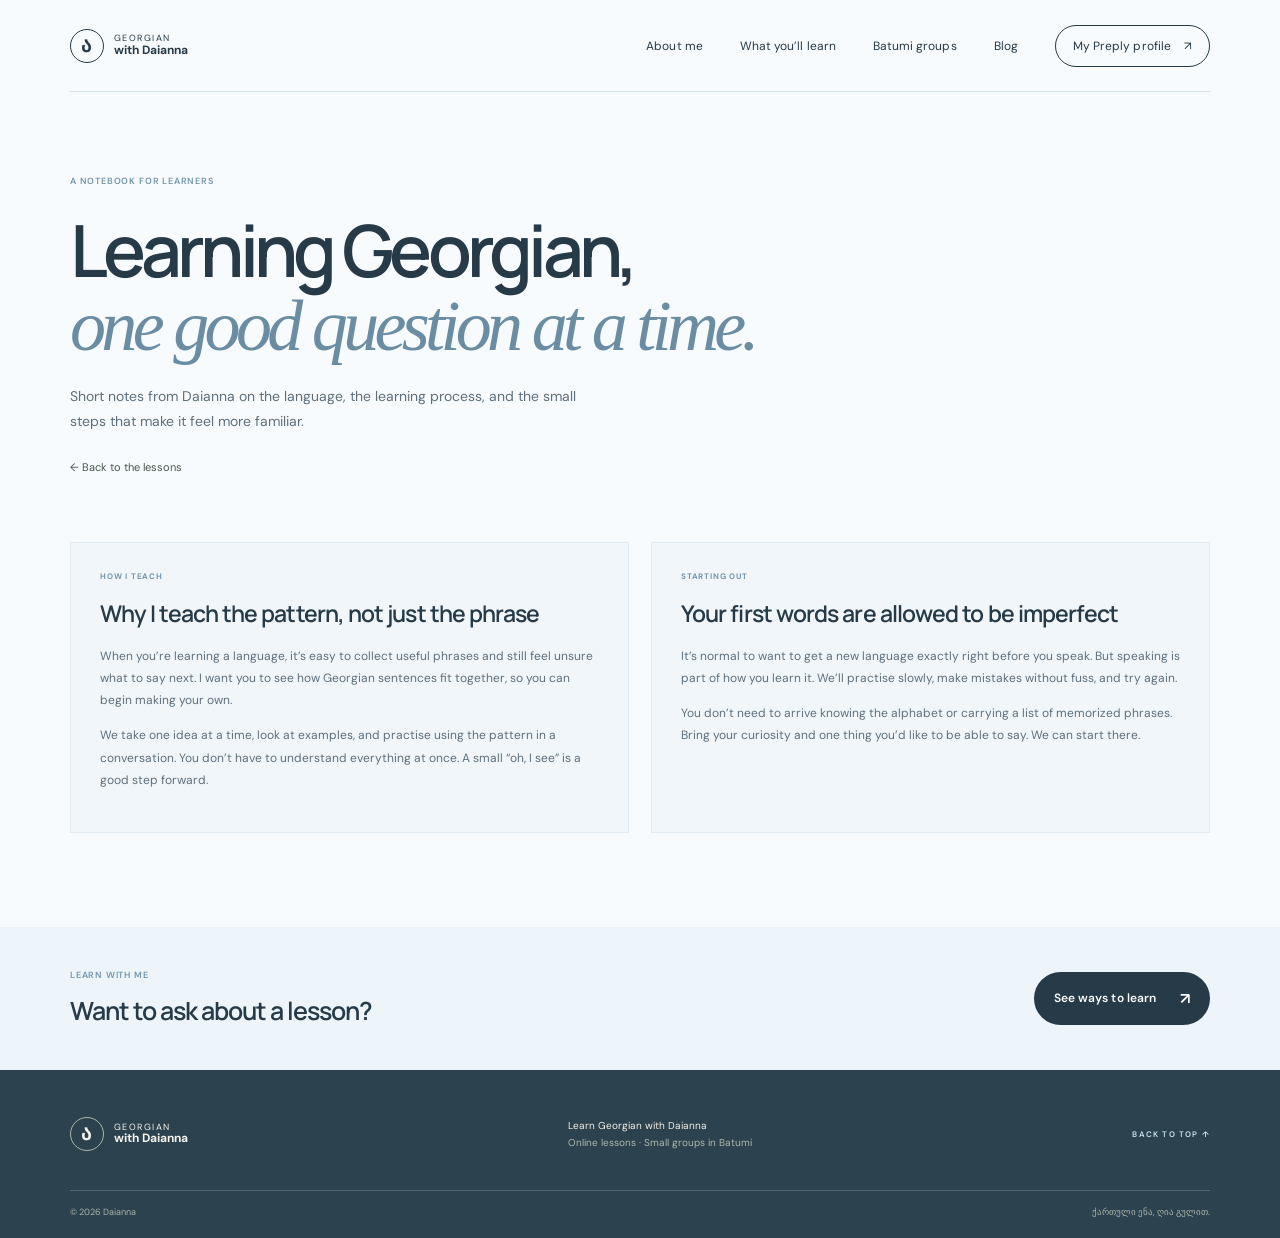
==== blog.html @ 0a027b25 "Add Learn Georgian with Daianna website Add the landing page, blog, Preply links, course and group d" ====
<!doctype html>
<html lang="en">
<head>
  <meta charset="utf-8">
  <meta name="viewport" content="width=device-width, initial-scale=1">
  <meta name="theme-color" content="#f8fbfd">
  <title>Georgian Learning Notes | Learn Georgian with Daianna</title>
  <meta name="description" content="Notes from Daianna on learning Georgian, getting to grips with grammar, and finding your voice in a new language.">
  <meta name="robots" content="index, follow, max-image-preview:large">
  <link rel="canonical" href="https://daiannagh.github.io/learngeorgian/blog.html">
  <meta property="og:type" content="website">
  <meta property="og:title" content="Georgian Learning Notes | Learn Georgian with Daianna">
  <meta property="og:description" content="Personal notes and practical ideas for learning Georgian with Daianna.">
  <meta property="og:url" content="https://daiannagh.github.io/learngeorgian/blog.html">
  <link rel="preconnect" href="https://fonts.googleapis.com">
  <link rel="preconnect" href="https://fonts.gstatic.com" crossorigin>
  <link href="https://fonts.googleapis.com/css2?family=DM+Sans:wght@400;500;600;700&family=Manrope:wght@400;500;600;700;800&display=swap" rel="stylesheet">
  <link rel="stylesheet" href="styles.css">
</head>
<body id="top">
  <header class="topbar wrap">
    <a class="brand" href="index.html" aria-label="Learn Georgian with Daianna home"><span class="brand-mark">ა</span><span>GEORGIAN<br><b>with Daianna</b></span></a>
    <nav aria-label="Main navigation"><a href="index.html#about">About me</a><a href="index.html#course">What you’ll learn</a><a href="index.html#groups">Batumi groups</a><a href="blog.html" aria-current="page">Blog</a><a class="nav-cta" href="https://preply.com/en/tutor/3005784" target="_blank" rel="noopener">My Preply profile <span>↗</span></a></nav>
    <details class="mobile-nav"><summary>Menu <span>☰</span></summary><div><a href="index.html#about">About me</a><a href="index.html#course">What you’ll learn</a><a href="index.html#groups">Batumi groups</a><a href="blog.html">Blog</a><a href="https://preply.com/en/tutor/3005784" target="_blank" rel="noopener">My Preply profile ↗</a></div></details>
  </header>
  <main>
    <section class="blog-page-hero wrap"><div class="section-tag">A NOTEBOOK FOR LEARNERS</div><h1>Learning Georgian,<br><em>one good question at a time.</em></h1><p>Short notes from Daianna on the language, the learning process, and the small steps that make it feel more familiar.</p><a class="text-link" href="index.html">← Back to the lessons</a></section>
    <section class="blog-articles wrap" aria-label="Blog posts">
      <article class="blog-article" id="patterns"><div class="blog-article-meta">HOW I TEACH</div><h2>Why I teach the pattern, not just the phrase</h2><p>When you’re learning a language, it’s easy to collect useful phrases and still feel unsure what to say next. I want you to see how Georgian sentences fit together, so you can begin making your own.</p><p>We take one idea at a time, look at examples, and practise using the pattern in a conversation. You don’t have to understand everything at once. A small “oh, I see” is a good step forward.</p></article>
      <article class="blog-article" id="first-words"><div class="blog-article-meta">STARTING OUT</div><h2>Your first words are allowed to be imperfect</h2><p>It’s normal to want to get a new language exactly right before you speak. But speaking is part of how you learn it. We’ll practise slowly, make mistakes without fuss, and try again.</p><p>You don’t need to arrive knowing the alphabet or carrying a list of memorized phrases. Bring your curiosity and one thing you’d like to be able to say. We can start there.</p></article>
    </section>
    <section class="blog-invite"><div class="wrap blog-invite-inner"><div><span class="section-tag">LEARN WITH ME</span><h2>Want to ask about a lesson?</h2></div><a class="button button-dark" href="index.html#formats">See ways to learn <span>↗</span></a></div></section>
  </main>
  <footer class="footer"><div class="wrap footer-inner"><a class="brand" href="index.html"><span class="brand-mark">ა</span><span>GEORGIAN<br><b>with Daianna</b></span></a><p>Learn Georgian with Daianna<br><span>Online lessons · Small groups in Batumi</span></p><a href="#top" class="backtop">BACK TO TOP ↑</a></div><div class="wrap copyright"><span>© 2026 Daianna</span><span>ქართული ენა, ღია გულით.</span></div></footer>
</body>
</html>
---- styles.css ----
:root{--ink:#202b27;--paper:#f7f4ee;--green:#b4c8ae;--lime:#d9eb79;--orange:#ed875b;--muted:#68736b;--line:#d9d9d0}*{box-sizing:border-box}html{scroll-behavior:smooth}body{margin:0;background:var(--paper);color:var(--ink);font-family:'DM Sans',sans-serif}a{color:inherit;text-decoration:none}.wrap{width:min(1140px,calc(100% - 64px));margin:auto}.topbar{height:92px;display:flex;align-items:center;justify-content:space-between;border-bottom:1px solid var(--line)}.brand{display:inline-flex;align-items:center;gap:10px;font-size:9px;line-height:1.15;letter-spacing:.16em}.brand b{font-size:12px;letter-spacing:0}.brand-mark{display:grid;place-items:center;width:34px;height:34px;border:1px solid var(--ink);border-radius:50%;font-size:20px;font-weight:700}.topbar nav{display:flex;align-items:center;gap:37px;font-size:12px}.topbar nav a{transition:opacity .2s}.topbar nav a:hover,.text-link:hover{opacity:.6}.nav-cta{border:1px solid var(--ink);border-radius:99px;padding:12px 17px}.nav-cta span{margin-left:10px}.hero{padding-top:77px;display:grid;grid-template-columns:1fr 1fr;column-gap:55px;position:relative;padding-bottom:43px}.hero-copy{padding:38px 0 25px}.eyebrow,.section-tag,.hero-bottom,.card-top,.principles article>span,.art-foot,.backtop{font-size:9px;letter-spacing:.15em;font-weight:700}.dot{display:inline-block;width:7px;height:7px;border-radius:50%;background:#7c9c75;margin-right:8px}.hero h1,.intro h2,.format-heading h2,.hello h2{font-family:Manrope,sans-serif;font-size:clamp(48px,6.3vw,78px);line-height:.99;letter-spacing:-.065em;margin:24px 0 22px;font-weight:600}.hero h1 em,.intro h2 em,.format-heading h2 em,.hello h2 em{font-family:Georgia,serif;font-weight:400;color:#799073}.lede{max-width:430px;color:#5a665e;font-size:16px;line-height:1.75}.actions{display:flex;align-items:center;gap:24px;margin-top:32px}.button{display:inline-flex;align-items:center;gap:24px;padding:16px 20px;border-radius:99px;font-size:12px;font-weight:600}.button-dark{background:var(--ink);color:white}.button-dark:hover{background:#42574c}.button span{font-size:16px}.text-link{font-size:11px;color:#47564c}.text-link span{padding-left:5px}.hero-note{display:flex;align-items:center;gap:12px;margin-top:45px;color:#59645b;font-size:10px;line-height:1.6}.hero-note b{color:var(--ink);font-size:11px}.note-icon{width:29px;height:29px;display:grid;place-items:center;background:#e4e8d7;border-radius:50%;font-size:15px}.hero-art{height:475px;position:relative;overflow:hidden;border-radius:3px;background:#dce8d5}.sun{position:absolute;width:175px;height:175px;top:51px;right:62px;border-radius:50%;background:#eea77c}.art-caption{position:absolute;z-index:2;top:63px;left:45px;font-family:Georgia,serif;font-size:49px;color:#33453b;line-height:1.05;transform:rotate(-7deg)}.art-caption small{font:10px 'DM Sans',sans-serif;letter-spacing:.08em}.sea{position:absolute;left:-8%;right:-8%;height:190px;bottom:32px;border-radius:50% 50% 0 0}.sea-one{background:#749487;transform:rotate(-6deg);bottom:15px}.sea-two{height:144px;background:#4e776f;transform:rotate(8deg);bottom:-27px}.buildings{position:absolute;bottom:134px;left:24%;height:120px;display:flex;align-items:end;gap:9px}.buildings i{width:40px;background:#f0c7a4;height:89px;display:block;border-radius:9px 9px 0 0}.buildings i:nth-child(2){height:138px;width:48px;background:#f2e3c6}.buildings i:nth-child(3){height:106px;background:#e79169;width:54px}.buildings i:nth-child(4){height:76px;background:#e6d6ac}.buildings i:nth-child(5){height:116px;width:34px;background:#b4c6ae}.art-sticker{position:absolute;z-index:3;right:30px;bottom:99px;width:83px;height:83px;border-radius:50%;background:var(--lime);display:grid;align-content:center;text-align:center;font-size:10px;font-weight:700;line-height:1.3;transform:rotate(10deg)}.art-sticker b{font-size:17px}.art-foot{position:absolute;bottom:19px;left:21px;right:21px;z-index:4;color:#fff;display:flex;justify-content:space-between;font-size:8px}.hero-bottom{grid-column:1/-1;display:flex;justify-content:space-between;margin-top:35px;color:#7a8179;font-size:8px}.intro{padding-top:105px;padding-bottom:110px}.section-tag{display:flex;gap:22px;color:#82947e}.section-tag span{color:#555f56}.intro-main{display:grid;grid-template-columns:1fr .7fr;gap:70px;align-items:end;margin-top:30px}.intro h2,.format-heading h2,.hello h2{font-size:clamp(43px,5.4vw,65px);margin:0}.intro-text{max-width:400px;color:#626b64;font-size:13px;line-height:1.85}.intro-text p{margin:0 0 14px}.principles{border-top:1px solid var(--line);margin-top:65px;display:grid;grid-template-columns:repeat(3,1fr)}.principles article{padding:22px 28px 0 0}.principles article>span{color:#82947e;font-size:8px}.principles h3{font-size:16px;margin:17px 0 8px}.principles p{font-size:11px;color:#6b746d;line-height:1.7;max-width:230px;margin:0}.formats{background:#e9ede3;padding:87px 0 100px}.format-heading{display:flex;justify-content:space-between;align-items:end;margin-top:30px}.format-heading p{font-size:12px;line-height:1.7;color:#69746a;margin:0 7% 7px 0}.cards{display:grid;grid-template-columns:1fr 1fr;gap:19px;margin-top:42px}.class-card{padding:23px;background:var(--paper);min-height:435px}.batumi{background:#f4f0e7}.card-top{display:flex;justify-content:space-between;align-items:center;color:#7a847b;font-size:8px}.card-icon{font-size:18px;color:var(--ink)}.card-graphic{height:172px;position:relative;margin:17px 0 20px;overflow:hidden}.online-graphic{background:#e4ebd8;display:grid;place-items:center}.screen{position:relative;padding:19px 30px;background:#f9f8f0;box-shadow:0 8px 24px #58614c1a;font-family:Georgia,serif;font-size:28px;transform:rotate(-4deg);z-index:1}.screen span{display:block;text-align:center;font:9px 'DM Sans',sans-serif;color:#768372;letter-spacing:.08em}.spark{position:absolute;color:#ee875b;font-size:26px}.s1{left:24%;top:33px}.s2{right:20%;bottom:26px;color:#849a78}.batumi-graphic{background:#f2d5bb}.sun-small{position:absolute;width:91px;height:91px;background:#f3a879;border-radius:50%;top:21px;right:19%}.bld{position:absolute;bottom:38px;width:50px;background:#f7eee0;height:84px;border-radius:8px 8px 0 0;z-index:1}.b1{left:27%;height:122px;background:#879f84}.b2{left:43%;height:91px;background:#f8eee1}.b3{left:58%;height:111px;background:#e89369}.wave{position:absolute;bottom:-35px;height:85px;left:-5%;right:-5%;border-radius:50%;background:#72928a;transform:rotate(-5deg)}.place-label{position:absolute;z-index:2;left:15px;bottom:13px;font-size:8px;letter-spacing:.12em;color:#fff;font-weight:700}.place-label small{font-weight:400;letter-spacing:0}.class-card h3{font-family:Manrope,sans-serif;font-size:22px;letter-spacing:-.04em;margin:0 0 9px}.class-card>p{font-size:11px;line-height:1.7;color:#626b64;max-width:390px;margin:0}.card-link{display:inline-flex;gap:20px;margin-top:19px;padding-bottom:4px;border-bottom:1px solid #a5aea3;font-size:10px;font-weight:600}.card-link span{font-size:14px}.hello{padding-top:108px;padding-bottom:112px;display:grid;grid-template-columns:1.1fr .9fr;gap:80px;align-items:center}.hello h2{font-size:clamp(39px,4.4vw,55px);margin-top:29px}.hello-copy>p{max-width:390px;color:#626b64;font-size:13px;line-height:1.8;margin-top:20px}.hello-panel{position:relative;background:#e6ebdf;padding:39px 38px 34px;min-height:290px}.panel-script{font:italic 29px Georgia,serif;color:#7b9874}.hello-panel h3{font-size:20px;margin:18px 0 8px}.hello-panel p{max-width:350px;color:#606a60;font-size:11px;line-height:1.75}.hello-panel .button{margin-top:8px}.hello-panel small{display:block;color:#879087;font-size:9px;margin-top:13px}.footer{background:#26352e;color:#f5f4ed;padding:37px 0 20px}.footer-inner{display:flex;justify-content:space-between;align-items:center}.footer .brand-mark{border-color:#aab5a9}.footer-inner>p{font-size:10px;line-height:1.7;color:#f3f0e8}.footer-inner>p span{color:#aeb9af}.backtop{font-size:8px;color:#d7e783}.copyright{border-top:1px solid #ffffff2b;margin-top:29px;padding-top:15px;display:flex;justify-content:space-between;color:#aab5ab;font-size:9px}
@media(max-width:750px){.wrap{width:min(100% - 40px,540px)}.topbar{height:75px}.topbar nav{gap:14px;font-size:10px}.topbar nav>a:first-child,.topbar nav>a:nth-child(2){display:none}.hero{display:flex;flex-direction:column;padding-top:36px}.hero-copy{padding:20px 0 35px}.hero h1{font-size:58px}.lede{font-size:14px}.actions{gap:16px;flex-wrap:wrap}.hero-art{height:390px}.art-caption{font-size:42px;left:29px}.hero-bottom{margin-top:23px}.intro{padding-top:76px;padding-bottom:78px}.intro-main{grid-template-columns:1fr;gap:21px;margin-top:24px}.intro h2{font-size:52px}.principles{margin-top:37px;grid-template-columns:1fr;gap:20px}.principles article{padding:16px 0 0}.principles h3{margin:9px 0 5px}.formats{padding:68px 0 74px}.format-heading{display:block}.format-heading h2{font-size:53px}.format-heading p{margin:15px 0 0}.cards{grid-template-columns:1fr;margin-top:30px}.class-card{min-height:0}.hello{padding-top:75px;padding-bottom:78px;grid-template-columns:1fr;gap:30px}.hello h2{font-size:43px}.hello-panel{padding:29px 25px}.footer-inner{align-items:flex-start;gap:20px;flex-wrap:wrap}.footer-inner>p{order:3;width:100%;margin:5px 0 0}.copyright{font-size:8px}}
@media(max-width:390px){.hero h1{font-size:50px}.button{padding:14px 16px}.text-link{font-size:10px}.art-caption{font-size:36px}.hero-art{height:350px}.hello h2{font-size:37px}}

/* Daianna's quieter, sky-blue direction */
:root{--ink:#263a48;--paper:#f8fbfd;--green:#bdd9eb;--lime:#b7d8eb;--orange:#d98d69;--muted:#667986;--line:#d6e3eb}
body{background:var(--paper);color:var(--ink)}
.topbar{border-color:var(--line)}
.hero h1 em,.intro h2 em,.format-heading h2 em,.hello h2 em{color:#6b8da4}
.hero-art{background:#dcecf5;border-radius:2px}
.hero-art .sun,.hero-art .sea,.hero-art .buildings,.hero-art .art-sticker{display:none}
.hero-art .art-caption{top:25%;left:10%;font-family:Georgia,serif;font-size:clamp(50px,6vw,76px);line-height:1.1;color:#314d5c;transform:none}
.art-caption small{display:block;margin-top:13px;color:#577485;font-size:11px}
.art-note{position:absolute;left:11%;bottom:21%;color:#354c59;font-family:Georgia,serif;font-size:19px;line-height:1.5}
.art-note span{font-family:'DM Sans',sans-serif;font-size:12px;color:#607b8c}
.hero-art .art-foot{color:#567284;bottom:18px}
.hero-note .note-icon{background:#e3f0f7;color:#557f99}
.hero-note,.lede,.intro-text,.principles p,.format-heading p,.class-card>p,.hello-copy>p{color:#5e707d}
.section-tag{color:#7396ac;letter-spacing:.09em}
.section-tag span{color:#4e6472;letter-spacing:.08em}
.principles{border-color:var(--line)}
.principles article>span{color:#7396ac;letter-spacing:.09em}
.formats{background:#edf5fa}
.online-graphic{background:#e1eef6}
.screen{box-shadow:0 7px 20px #405c6c12}
.spark,.s1{color:#d98d69}.s2{color:#7196ad}
.batumi-graphic{background:#e7edf0}
.sun-small{background:#f0c79f}
.bld{background:#f8fbfd}.b1{background:#9fbfd1}.b2{background:#f8fbfd}.b3{background:#d98d69}
.wave{background:#829fb0}
.place-label{color:white}
.hello-panel{background:#e6f0f6}
.footer{background:#2d424f}
.backtop{color:#c8e4f4}
.copyright{border-color:#ffffff30}
.topbar nav,.button,.card-link{letter-spacing:.005em}
.section-tag,.hero-bottom,.card-top,.principles article>span,.art-foot,.backtop{font-weight:600}
.mobile-nav{display:none}
.about{padding-top:88px;padding-bottom:93px}
.about-grid{display:grid;grid-template-columns:.82fr 1fr;gap:95px;margin-top:28px;align-items:start}
.about-grid h2,.course-heading h2,.blog-heading h2{font-family:Manrope,sans-serif;font-size:clamp(45px,5.3vw,64px);line-height:1;letter-spacing:-.06em;font-weight:600;margin:0}
.about-grid h2 em,.course-heading h2 em,.blog-heading h2 em,.blog-page-hero h1 em{font-family:Georgia,serif;font-weight:400;color:#6b8da4}
.about-lede{max-width:270px;font-size:17px;line-height:1.6;color:#465e6c;margin-top:22px}
.about-copy{max-width:510px;color:#5e707d;font-size:13px;line-height:1.85;padding-top:4px}
.about-copy p{margin:0 0 17px}
.about-copy .text-link{display:inline-block;margin-top:7px;border-bottom:1px solid #adbfca;padding-bottom:6px}
.course{background:#edf5fa;padding:88px 0 94px}
.course-heading{display:flex;justify-content:space-between;align-items:end;gap:35px;margin:31px 0 42px}
.course-heading p{max-width:335px;color:#5e707d;font-size:13px;line-height:1.75;margin:0 7% 4px 0}
.course-list{border-top:1px solid #cfdee7;display:grid;grid-template-columns:1fr 1fr;column-gap:62px}
.course-list article{display:grid;grid-template-columns:38px 1fr;gap:14px;padding:24px 0;border-bottom:1px solid #cfdee7}
.course-list article>span{font-size:10px;color:#7396ac;padding-top:5px}
.course-list h3{font:600 17px Manrope,sans-serif;letter-spacing:-.025em;margin:0 0 8px}
.course-list p{font-size:11px;line-height:1.7;color:#5e707d;margin:0;max-width:340px}
.blog-preview{padding-top:95px;padding-bottom:101px}
.blog-heading{display:flex;align-items:end;justify-content:space-between;gap:30px;margin:28px 0 34px}
.blog-heading h2{font-size:clamp(38px,4.6vw,54px)}
.blog-heading .text-link{white-space:nowrap;margin:0 6% 6px 0}
.blog-cards{display:grid;grid-template-columns:1fr 1fr;gap:18px}
.blog-cards>a{display:block;padding:24px 25px;background:#f0f6fa;border:1px solid #e1ebf1;min-height:190px;transition:background .2s}
.blog-cards>a:hover{background:#e7f1f7}
.blog-cards>a>span,.blog-article-meta{font-size:8px;font-weight:700;letter-spacing:.1em;color:#7396ac}
.blog-cards h3{font:600 18px Manrope,sans-serif;letter-spacing:-.03em;margin:16px 0 8px}
.blog-cards p{font-size:11px;line-height:1.7;color:#60727f;margin:0 0 17px}
.blog-cards b{font-size:10px;font-weight:600}
.blog-page-hero{padding-top:83px;padding-bottom:66px}
.blog-page-hero h1{font:600 clamp(45px,6vw,72px)/1.02 Manrope,sans-serif;letter-spacing:-.065em;margin:26px 0 20px;max-width:790px}
.blog-page-hero p{font-size:14px;line-height:1.8;color:#5e707d;max-width:510px;margin:0 0 21px}
.blog-articles{display:grid;grid-template-columns:1fr 1fr;gap:22px;padding-bottom:94px}
.blog-article{padding:28px 29px;background:#f0f6fa;border:1px solid #e1ebf1;scroll-margin-top:30px}
.blog-article h2{font:600 23px/1.2 Manrope,sans-serif;letter-spacing:-.04em;margin:19px 0 17px}
.blog-article p{font-size:12px;line-height:1.85;color:#5e707d;margin:0 0 13px}
.blog-invite{background:#edf5fa;padding:42px 0}
.blog-invite-inner{display:flex;justify-content:space-between;align-items:center;gap:25px}
.blog-invite h2{font:600 25px Manrope,sans-serif;letter-spacing:-.04em;margin:12px 0 0}
.faq{padding-top:84px;padding-bottom:92px}
.faq-grid{display:grid;grid-template-columns:.7fr 1fr;gap:70px;margin-top:27px}
.faq-grid h2{font:600 clamp(43px,5vw,60px)/1 Manrope,sans-serif;letter-spacing:-.06em;margin:0}
.faq-grid h2 em{font:400 1em Georgia,serif;color:#6b8da4}
.faq-list details{border-top:1px solid #d6e3eb;padding:18px 0}
.faq-list details:last-child{border-bottom:1px solid #d6e3eb}
.faq-list summary{list-style:none;cursor:pointer;display:flex;justify-content:space-between;gap:15px;font:600 14px Manrope,sans-serif}
.faq-list summary::-webkit-details-marker{display:none}
.faq-list summary span{color:#7396ac;font-size:17px}
.faq-list details[open] summary span{transform:rotate(45deg)}
.faq-list p{font-size:12px;line-height:1.8;color:#5e707d;max-width:550px;margin:13px 24px 2px 0}
@media(max-width:750px){
  .topbar{position:relative}
  .topbar nav{display:none}
  .mobile-nav{display:block;position:relative}
  .mobile-nav summary{list-style:none;cursor:pointer;border:1px solid var(--line);border-radius:99px;padding:10px 13px;font-size:11px;color:#435a68}
  .mobile-nav summary::-webkit-details-marker{display:none}
  .mobile-nav summary span{padding-left:8px}
  .mobile-nav>div{position:absolute;z-index:10;right:0;top:43px;width:205px;background:#f8fbfd;border:1px solid #d6e3eb;box-shadow:0 12px 25px #263a4814;padding:8px;display:grid;gap:2px}
  .mobile-nav>div a{padding:11px 10px;font-size:12px}
  .mobile-nav>div a:hover{background:#edf5fa}
  .about{padding-top:70px;padding-bottom:73px}
  .about-grid{grid-template-columns:1fr;gap:17px;margin-top:22px}
  .about-grid h2{font-size:54px}
  .about-lede{margin-top:13px}
  .course{padding:68px 0 72px}
  .course-heading{display:block;margin:23px 0 29px}
  .course-heading h2{font-size:51px}
  .course-heading p{margin:15px 0 0}
  .course-list{grid-template-columns:1fr}
  .blog-preview{padding-top:70px;padding-bottom:73px}
  .blog-heading{display:block;margin:22px 0 25px}
  .blog-heading h2{font-size:43px}
  .blog-heading .text-link{display:inline-block;margin:17px 0 0}
  .blog-cards,.blog-articles{grid-template-columns:1fr}
  .blog-articles{padding-bottom:70px}
  .faq{padding-top:64px;padding-bottom:70px}
  .faq-grid{grid-template-columns:1fr;gap:18px;margin-top:22px}
  .faq-grid h2{font-size:45px}
  .blog-page-hero{padding-top:63px;padding-bottom:45px}
  .blog-page-hero h1{font-size:48px}
  .blog-invite-inner{align-items:flex-start;flex-direction:column}
}
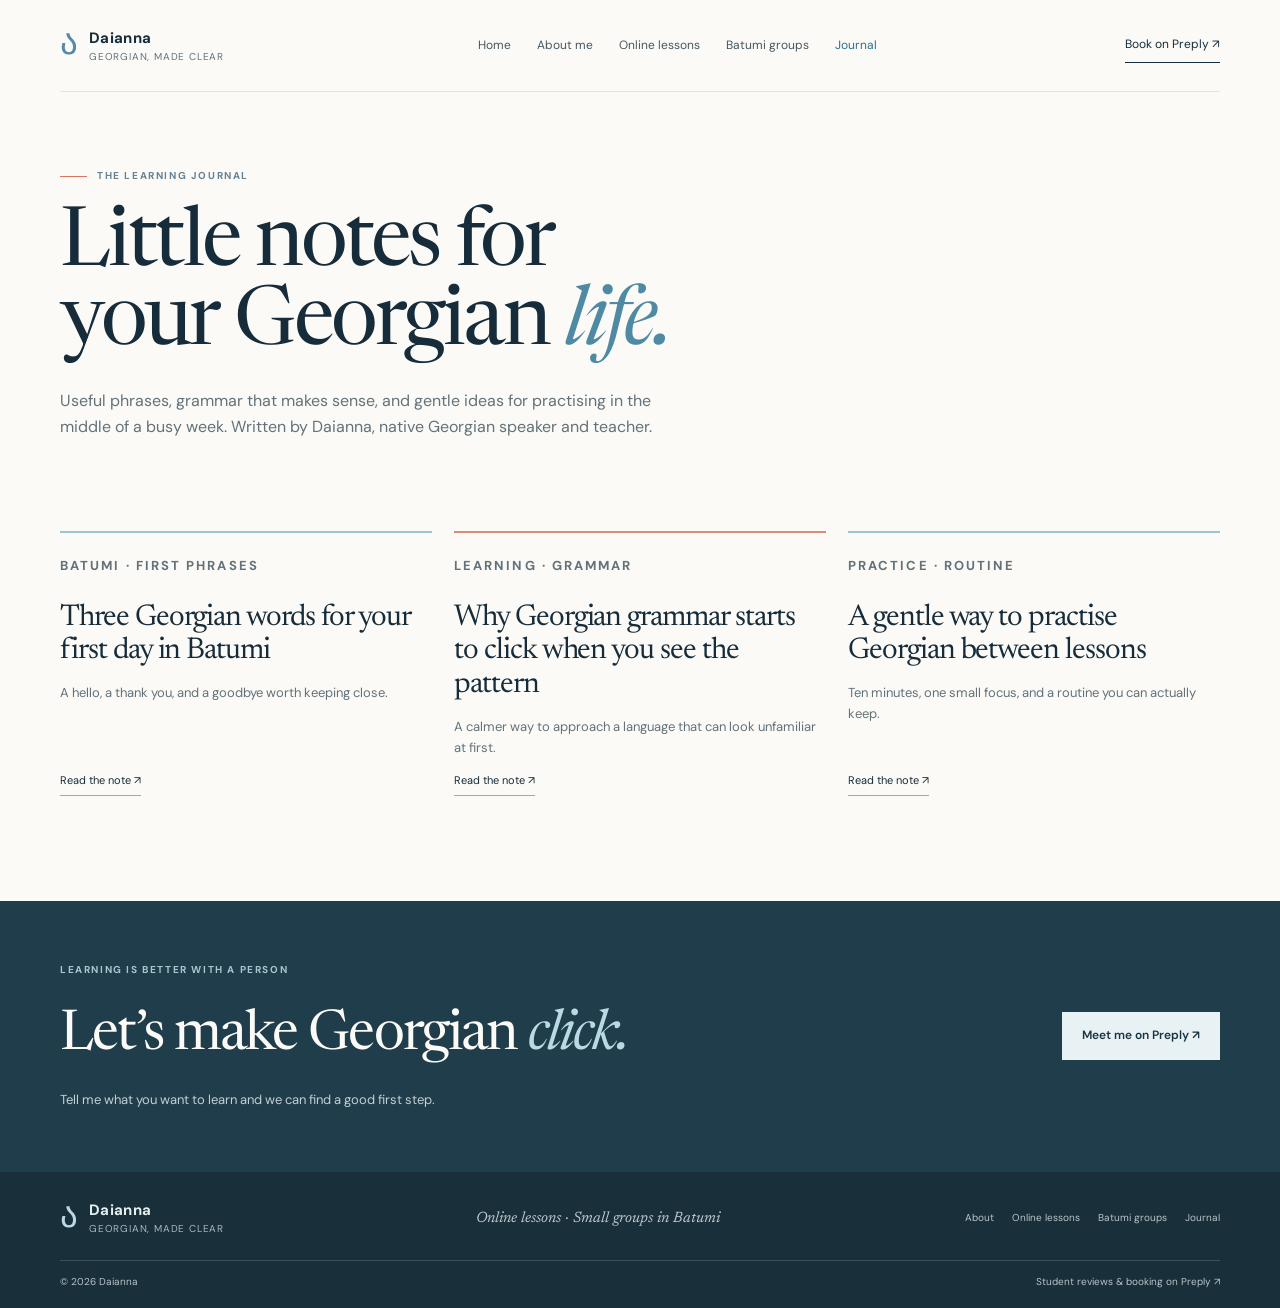
==== commit 4c9b766e: "Rebuild Learn Georgian site with personal multi-page design Adds separate About, Online Lessons, Bat" ====
--- a/blog.html
+++ b/blog.html
@@ -1,36 +1,4 @@
-<!doctype html>
-<html lang="en">
-<head>
-  <meta charset="utf-8">
-  <meta name="viewport" content="width=device-width, initial-scale=1">
-  <meta name="theme-color" content="#f8fbfd">
-  <title>Georgian Learning Notes | Learn Georgian with Daianna</title>
-  <meta name="description" content="Notes from Daianna on learning Georgian, getting to grips with grammar, and finding your voice in a new language.">
-  <meta name="robots" content="index, follow, max-image-preview:large">
-  <link rel="canonical" href="https://daiannagh.github.io/learngeorgian/blog.html">
-  <meta property="og:type" content="website">
-  <meta property="og:title" content="Georgian Learning Notes | Learn Georgian with Daianna">
-  <meta property="og:description" content="Personal notes and practical ideas for learning Georgian with Daianna.">
-  <meta property="og:url" content="https://daiannagh.github.io/learngeorgian/blog.html">
-  <link rel="preconnect" href="https://fonts.googleapis.com">
-  <link rel="preconnect" href="https://fonts.gstatic.com" crossorigin>
-  <link href="https://fonts.googleapis.com/css2?family=DM+Sans:wght@400;500;600;700&family=Manrope:wght@400;500;600;700;800&display=swap" rel="stylesheet">
-  <link rel="stylesheet" href="styles.css">
-</head>
-<body id="top">
-  <header class="topbar wrap">
-    <a class="brand" href="index.html" aria-label="Learn Georgian with Daianna home"><span class="brand-mark">ა</span><span>GEORGIAN<br><b>with Daianna</b></span></a>
-    <nav aria-label="Main navigation"><a href="index.html#about">About me</a><a href="index.html#course">What you’ll learn</a><a href="index.html#groups">Batumi groups</a><a href="blog.html" aria-current="page">Blog</a><a class="nav-cta" href="https://preply.com/en/tutor/3005784" target="_blank" rel="noopener">My Preply profile <span>↗</span></a></nav>
-    <details class="mobile-nav"><summary>Menu <span>☰</span></summary><div><a href="index.html#about">About me</a><a href="index.html#course">What you’ll learn</a><a href="index.html#groups">Batumi groups</a><a href="blog.html">Blog</a><a href="https://preply.com/en/tutor/3005784" target="_blank" rel="noopener">My Preply profile ↗</a></div></details>
-  </header>
-  <main>
-    <section class="blog-page-hero wrap"><div class="section-tag">A NOTEBOOK FOR LEARNERS</div><h1>Learning Georgian,<br><em>one good question at a time.</em></h1><p>Short notes from Daianna on the language, the learning process, and the small steps that make it feel more familiar.</p><a class="text-link" href="index.html">← Back to the lessons</a></section>
-    <section class="blog-articles wrap" aria-label="Blog posts">
-      <article class="blog-article" id="patterns"><div class="blog-article-meta">HOW I TEACH</div><h2>Why I teach the pattern, not just the phrase</h2><p>When you’re learning a language, it’s easy to collect useful phrases and still feel unsure what to say next. I want you to see how Georgian sentences fit together, so you can begin making your own.</p><p>We take one idea at a time, look at examples, and practise using the pattern in a conversation. You don’t have to understand everything at once. A small “oh, I see” is a good step forward.</p></article>
-      <article class="blog-article" id="first-words"><div class="blog-article-meta">STARTING OUT</div><h2>Your first words are allowed to be imperfect</h2><p>It’s normal to want to get a new language exactly right before you speak. But speaking is part of how you learn it. We’ll practise slowly, make mistakes without fuss, and try again.</p><p>You don’t need to arrive knowing the alphabet or carrying a list of memorized phrases. Bring your curiosity and one thing you’d like to be able to say. We can start there.</p></article>
-    </section>
-    <section class="blog-invite"><div class="wrap blog-invite-inner"><div><span class="section-tag">LEARN WITH ME</span><h2>Want to ask about a lesson?</h2></div><a class="button button-dark" href="index.html#formats">See ways to learn <span>↗</span></a></div></section>
-  </main>
-  <footer class="footer"><div class="wrap footer-inner"><a class="brand" href="index.html"><span class="brand-mark">ა</span><span>GEORGIAN<br><b>with Daianna</b></span></a><p>Learn Georgian with Daianna<br><span>Online lessons · Small groups in Batumi</span></p><a href="#top" class="backtop">BACK TO TOP ↑</a></div><div class="wrap copyright"><span>© 2026 Daianna</span><span>ქართული ენა, ღია გულით.</span></div></footer>
-</body>
-</html>
+<!doctype html><html lang="en"><head><meta charset="utf-8"><meta name="viewport" content="width=device-width,initial-scale=1"><title>Georgian Learning Journal | Learn Georgian with Daianna</title><meta name="description" content="Practical Georgian language notes from Daianna: useful phrases for Batumi, grammar patterns, and gentle ways to practise between lessons."><meta name="robots" content="index, follow, max-image-preview:large"><link rel="canonical" href="https://daiannagh.github.io/learngeorgian/blog.html"><meta property="og:title" content="The Georgian Learning Journal | Daianna"><meta property="og:description" content="Small, useful notes to help Georgian make more sense."><meta property="og:url" content="https://daiannagh.github.io/learngeorgian/blog.html"><link rel="preconnect" href="https://fonts.googleapis.com"><link rel="preconnect" href="https://fonts.gstatic.com" crossorigin><link href="https://fonts.googleapis.com/css2?family=DM+Sans:wght@400;500;600;700&family=Newsreader:opsz,wght@6..72,400;6..72,500;6..72,600&display=swap" rel="stylesheet"><link rel="stylesheet" href="styles.css"></head><body>
+<header class="site-header page-width"><a class="wordmark" href="index.html"><span class="wordmark-ka">ა</span><span class="wordmark-copy"><strong>Daianna</strong><small>Georgian, made clear</small></span></a><nav class="desktop-nav"><a href="index.html">Home</a><a href="about.html">About me</a><a href="online-lessons.html">Online lessons</a><a href="batumi-groups.html">Batumi groups</a><a href="blog.html" aria-current="page">Journal</a></nav><a class="header-link" href="https://preply.com/en/tutor/3005784" target="_blank" rel="noopener">Book on Preply ↗</a><details class="mobile-menu"><summary>Menu ☰</summary><nav><a href="index.html">Home</a><a href="about.html">About me</a><a href="online-lessons.html">Online lessons</a><a href="batumi-groups.html">Batumi groups</a><a href="blog.html">Journal</a><a href="https://preply.com/en/tutor/3005784">Book on Preply ↗</a></nav></details></header>
+<main><section class="journal-hero page-width"><p class="eyebrow"><span class="eyebrow-line"></span> THE LEARNING JOURNAL</p><h1>Little notes for<br>your Georgian <em>life.</em></h1><p>Useful phrases, grammar that makes sense, and gentle ideas for practising in the middle of a busy week. Written by Daianna, native Georgian speaker and teacher.</p></section><section class="journal-cards page-width"><article class="journal-card"><p class="eyebrow">BATUMI · FIRST PHRASES</p><h2>Three Georgian words for your first day in Batumi</h2><p>A hello, a thank you, and a goodbye worth keeping close.</p><a href="blog-georgian-in-batumi.html">Read the note ↗</a></article><article class="journal-card"><p class="eyebrow">LEARNING · GRAMMAR</p><h2>Why Georgian grammar starts to click when you see the pattern</h2><p>A calmer way to approach a language that can look unfamiliar at first.</p><a href="blog-georgian-grammar.html">Read the note ↗</a></article><article class="journal-card"><p class="eyebrow">PRACTICE · ROUTINE</p><h2>A gentle way to practise Georgian between lessons</h2><p>Ten minutes, one small focus, and a routine you can actually keep.</p><a href="blog-practise-georgian.html">Read the note ↗</a></article></section><section class="closing-cta"><div class="page-width closing-inner"><div><p class="eyebrow">LEARNING IS BETTER WITH A PERSON</p><h2>Let’s make Georgian <em>click.</em></h2><p>Tell me what you want to learn and we can find a good first step.</p></div><a class="button button-paper" href="https://preply.com/en/tutor/3005784" target="_blank" rel="noopener">Meet me on Preply ↗</a></div></section></main>
+<footer class="site-footer"><div class="page-width footer-top"><a class="wordmark wordmark-footer" href="index.html"><span class="wordmark-ka">ა</span><span class="wordmark-copy"><strong>Daianna</strong><small>Georgian, made clear</small></span></a><p>Online lessons · Small groups in Batumi</p><nav><a href="about.html">About</a><a href="online-lessons.html">Online lessons</a><a href="batumi-groups.html">Batumi groups</a><a href="blog.html">Journal</a></nav></div><div class="page-width footer-bottom"><span>© 2026 Daianna</span><a href="https://preply.com/en/tutor/3005784">Student reviews & booking on Preply ↗</a></div></footer></body></html>
--- a/styles.css
+++ b/styles.css
@@ -1,118 +1,2 @@
-:root{--ink:#202b27;--paper:#f7f4ee;--green:#b4c8ae;--lime:#d9eb79;--orange:#ed875b;--muted:#68736b;--line:#d9d9d0}*{box-sizing:border-box}html{scroll-behavior:smooth}body{margin:0;background:var(--paper);color:var(--ink);font-family:'DM Sans',sans-serif}a{color:inherit;text-decoration:none}.wrap{width:min(1140px,calc(100% - 64px));margin:auto}.topbar{height:92px;display:flex;align-items:center;justify-content:space-between;border-bottom:1px solid var(--line)}.brand{display:inline-flex;align-items:center;gap:10px;font-size:9px;line-height:1.15;letter-spacing:.16em}.brand b{font-size:12px;letter-spacing:0}.brand-mark{display:grid;place-items:center;width:34px;height:34px;border:1px solid var(--ink);border-radius:50%;font-size:20px;font-weight:700}.topbar nav{display:flex;align-items:center;gap:37px;font-size:12px}.topbar nav a{transition:opacity .2s}.topbar nav a:hover,.text-link:hover{opacity:.6}.nav-cta{border:1px solid var(--ink);border-radius:99px;padding:12px 17px}.nav-cta span{margin-left:10px}.hero{padding-top:77px;display:grid;grid-template-columns:1fr 1fr;column-gap:55px;position:relative;padding-bottom:43px}.hero-copy{padding:38px 0 25px}.eyebrow,.section-tag,.hero-bottom,.card-top,.principles article>span,.art-foot,.backtop{font-size:9px;letter-spacing:.15em;font-weight:700}.dot{display:inline-block;width:7px;height:7px;border-radius:50%;background:#7c9c75;margin-right:8px}.hero h1,.intro h2,.format-heading h2,.hello h2{font-family:Manrope,sans-serif;font-size:clamp(48px,6.3vw,78px);line-height:.99;letter-spacing:-.065em;margin:24px 0 22px;font-weight:600}.hero h1 em,.intro h2 em,.format-heading h2 em,.hello h2 em{font-family:Georgia,serif;font-weight:400;color:#799073}.lede{max-width:430px;color:#5a665e;font-size:16px;line-height:1.75}.actions{display:flex;align-items:center;gap:24px;margin-top:32px}.button{display:inline-flex;align-items:center;gap:24px;padding:16px 20px;border-radius:99px;font-size:12px;font-weight:600}.button-dark{background:var(--ink);color:white}.button-dark:hover{background:#42574c}.button span{font-size:16px}.text-link{font-size:11px;color:#47564c}.text-link span{padding-left:5px}.hero-note{display:flex;align-items:center;gap:12px;margin-top:45px;color:#59645b;font-size:10px;line-height:1.6}.hero-note b{color:var(--ink);font-size:11px}.note-icon{width:29px;height:29px;display:grid;place-items:center;background:#e4e8d7;border-radius:50%;font-size:15px}.hero-art{height:475px;position:relative;overflow:hidden;border-radius:3px;background:#dce8d5}.sun{position:absolute;width:175px;height:175px;top:51px;right:62px;border-radius:50%;background:#eea77c}.art-caption{position:absolute;z-index:2;top:63px;left:45px;font-family:Georgia,serif;font-size:49px;color:#33453b;line-height:1.05;transform:rotate(-7deg)}.art-caption small{font:10px 'DM Sans',sans-serif;letter-spacing:.08em}.sea{position:absolute;left:-8%;right:-8%;height:190px;bottom:32px;border-radius:50% 50% 0 0}.sea-one{background:#749487;transform:rotate(-6deg);bottom:15px}.sea-two{height:144px;background:#4e776f;transform:rotate(8deg);bottom:-27px}.buildings{position:absolute;bottom:134px;left:24%;height:120px;display:flex;align-items:end;gap:9px}.buildings i{width:40px;background:#f0c7a4;height:89px;display:block;border-radius:9px 9px 0 0}.buildings i:nth-child(2){height:138px;width:48px;background:#f2e3c6}.buildings i:nth-child(3){height:106px;background:#e79169;width:54px}.buildings i:nth-child(4){height:76px;background:#e6d6ac}.buildings i:nth-child(5){height:116px;width:34px;background:#b4c6ae}.art-sticker{position:absolute;z-index:3;right:30px;bottom:99px;width:83px;height:83px;border-radius:50%;background:var(--lime);display:grid;align-content:center;text-align:center;font-size:10px;font-weight:700;line-height:1.3;transform:rotate(10deg)}.art-sticker b{font-size:17px}.art-foot{position:absolute;bottom:19px;left:21px;right:21px;z-index:4;color:#fff;display:flex;justify-content:space-between;font-size:8px}.hero-bottom{grid-column:1/-1;display:flex;justify-content:space-between;margin-top:35px;color:#7a8179;font-size:8px}.intro{padding-top:105px;padding-bottom:110px}.section-tag{display:flex;gap:22px;color:#82947e}.section-tag span{color:#555f56}.intro-main{display:grid;grid-template-columns:1fr .7fr;gap:70px;align-items:end;margin-top:30px}.intro h2,.format-heading h2,.hello h2{font-size:clamp(43px,5.4vw,65px);margin:0}.intro-text{max-width:400px;color:#626b64;font-size:13px;line-height:1.85}.intro-text p{margin:0 0 14px}.principles{border-top:1px solid var(--line);margin-top:65px;display:grid;grid-template-columns:repeat(3,1fr)}.principles article{padding:22px 28px 0 0}.principles article>span{color:#82947e;font-size:8px}.principles h3{font-size:16px;margin:17px 0 8px}.principles p{font-size:11px;color:#6b746d;line-height:1.7;max-width:230px;margin:0}.formats{background:#e9ede3;padding:87px 0 100px}.format-heading{display:flex;justify-content:space-between;align-items:end;margin-top:30px}.format-heading p{font-size:12px;line-height:1.7;color:#69746a;margin:0 7% 7px 0}.cards{display:grid;grid-template-columns:1fr 1fr;gap:19px;margin-top:42px}.class-card{padding:23px;background:var(--paper);min-height:435px}.batumi{background:#f4f0e7}.card-top{display:flex;justify-content:space-between;align-items:center;color:#7a847b;font-size:8px}.card-icon{font-size:18px;color:var(--ink)}.card-graphic{height:172px;position:relative;margin:17px 0 20px;overflow:hidden}.online-graphic{background:#e4ebd8;display:grid;place-items:center}.screen{position:relative;padding:19px 30px;background:#f9f8f0;box-shadow:0 8px 24px #58614c1a;font-family:Georgia,serif;font-size:28px;transform:rotate(-4deg);z-index:1}.screen span{display:block;text-align:center;font:9px 'DM Sans',sans-serif;color:#768372;letter-spacing:.08em}.spark{position:absolute;color:#ee875b;font-size:26px}.s1{left:24%;top:33px}.s2{right:20%;bottom:26px;color:#849a78}.batumi-graphic{background:#f2d5bb}.sun-small{position:absolute;width:91px;height:91px;background:#f3a879;border-radius:50%;top:21px;right:19%}.bld{position:absolute;bottom:38px;width:50px;background:#f7eee0;height:84px;border-radius:8px 8px 0 0;z-index:1}.b1{left:27%;height:122px;background:#879f84}.b2{left:43%;height:91px;background:#f8eee1}.b3{left:58%;height:111px;background:#e89369}.wave{position:absolute;bottom:-35px;height:85px;left:-5%;right:-5%;border-radius:50%;background:#72928a;transform:rotate(-5deg)}.place-label{position:absolute;z-index:2;left:15px;bottom:13px;font-size:8px;letter-spacing:.12em;color:#fff;font-weight:700}.place-label small{font-weight:400;letter-spacing:0}.class-card h3{font-family:Manrope,sans-serif;font-size:22px;letter-spacing:-.04em;margin:0 0 9px}.class-card>p{font-size:11px;line-height:1.7;color:#626b64;max-width:390px;margin:0}.card-link{display:inline-flex;gap:20px;margin-top:19px;padding-bottom:4px;border-bottom:1px solid #a5aea3;font-size:10px;font-weight:600}.card-link span{font-size:14px}.hello{padding-top:108px;padding-bottom:112px;display:grid;grid-template-columns:1.1fr .9fr;gap:80px;align-items:center}.hello h2{font-size:clamp(39px,4.4vw,55px);margin-top:29px}.hello-copy>p{max-width:390px;color:#626b64;font-size:13px;line-height:1.8;margin-top:20px}.hello-panel{position:relative;background:#e6ebdf;padding:39px 38px 34px;min-height:290px}.panel-script{font:italic 29px Georgia,serif;color:#7b9874}.hello-panel h3{font-size:20px;margin:18px 0 8px}.hello-panel p{max-width:350px;color:#606a60;font-size:11px;line-height:1.75}.hello-panel .button{margin-top:8px}.hello-panel small{display:block;color:#879087;font-size:9px;margin-top:13px}.footer{background:#26352e;color:#f5f4ed;padding:37px 0 20px}.footer-inner{display:flex;justify-content:space-between;align-items:center}.footer .brand-mark{border-color:#aab5a9}.footer-inner>p{font-size:10px;line-height:1.7;color:#f3f0e8}.footer-inner>p span{color:#aeb9af}.backtop{font-size:8px;color:#d7e783}.copyright{border-top:1px solid #ffffff2b;margin-top:29px;padding-top:15px;display:flex;justify-content:space-between;color:#aab5ab;font-size:9px}
-@media(max-width:750px){.wrap{width:min(100% - 40px,540px)}.topbar{height:75px}.topbar nav{gap:14px;font-size:10px}.topbar nav>a:first-child,.topbar nav>a:nth-child(2){display:none}.hero{display:flex;flex-direction:column;padding-top:36px}.hero-copy{padding:20px 0 35px}.hero h1{font-size:58px}.lede{font-size:14px}.actions{gap:16px;flex-wrap:wrap}.hero-art{height:390px}.art-caption{font-size:42px;left:29px}.hero-bottom{margin-top:23px}.intro{padding-top:76px;padding-bottom:78px}.intro-main{grid-template-columns:1fr;gap:21px;margin-top:24px}.intro h2{font-size:52px}.principles{margin-top:37px;grid-template-columns:1fr;gap:20px}.principles article{padding:16px 0 0}.principles h3{margin:9px 0 5px}.formats{padding:68px 0 74px}.format-heading{display:block}.format-heading h2{font-size:53px}.format-heading p{margin:15px 0 0}.cards{grid-template-columns:1fr;margin-top:30px}.class-card{min-height:0}.hello{padding-top:75px;padding-bottom:78px;grid-template-columns:1fr;gap:30px}.hello h2{font-size:43px}.hello-panel{padding:29px 25px}.footer-inner{align-items:flex-start;gap:20px;flex-wrap:wrap}.footer-inner>p{order:3;width:100%;margin:5px 0 0}.copyright{font-size:8px}}
-@media(max-width:390px){.hero h1{font-size:50px}.button{padding:14px 16px}.text-link{font-size:10px}.art-caption{font-size:36px}.hero-art{height:350px}.hello h2{font-size:37px}}
-
-/* Daianna's quieter, sky-blue direction */
-:root{--ink:#263a48;--paper:#f8fbfd;--green:#bdd9eb;--lime:#b7d8eb;--orange:#d98d69;--muted:#667986;--line:#d6e3eb}
-body{background:var(--paper);color:var(--ink)}
-.topbar{border-color:var(--line)}
-.hero h1 em,.intro h2 em,.format-heading h2 em,.hello h2 em{color:#6b8da4}
-.hero-art{background:#dcecf5;border-radius:2px}
-.hero-art .sun,.hero-art .sea,.hero-art .buildings,.hero-art .art-sticker{display:none}
-.hero-art .art-caption{top:25%;left:10%;font-family:Georgia,serif;font-size:clamp(50px,6vw,76px);line-height:1.1;color:#314d5c;transform:none}
-.art-caption small{display:block;margin-top:13px;color:#577485;font-size:11px}
-.art-note{position:absolute;left:11%;bottom:21%;color:#354c59;font-family:Georgia,serif;font-size:19px;line-height:1.5}
-.art-note span{font-family:'DM Sans',sans-serif;font-size:12px;color:#607b8c}
-.hero-art .art-foot{color:#567284;bottom:18px}
-.hero-note .note-icon{background:#e3f0f7;color:#557f99}
-.hero-note,.lede,.intro-text,.principles p,.format-heading p,.class-card>p,.hello-copy>p{color:#5e707d}
-.section-tag{color:#7396ac;letter-spacing:.09em}
-.section-tag span{color:#4e6472;letter-spacing:.08em}
-.principles{border-color:var(--line)}
-.principles article>span{color:#7396ac;letter-spacing:.09em}
-.formats{background:#edf5fa}
-.online-graphic{background:#e1eef6}
-.screen{box-shadow:0 7px 20px #405c6c12}
-.spark,.s1{color:#d98d69}.s2{color:#7196ad}
-.batumi-graphic{background:#e7edf0}
-.sun-small{background:#f0c79f}
-.bld{background:#f8fbfd}.b1{background:#9fbfd1}.b2{background:#f8fbfd}.b3{background:#d98d69}
-.wave{background:#829fb0}
-.place-label{color:white}
-.hello-panel{background:#e6f0f6}
-.footer{background:#2d424f}
-.backtop{color:#c8e4f4}
-.copyright{border-color:#ffffff30}
-.topbar nav,.button,.card-link{letter-spacing:.005em}
-.section-tag,.hero-bottom,.card-top,.principles article>span,.art-foot,.backtop{font-weight:600}
-.mobile-nav{display:none}
-.about{padding-top:88px;padding-bottom:93px}
-.about-grid{display:grid;grid-template-columns:.82fr 1fr;gap:95px;margin-top:28px;align-items:start}
-.about-grid h2,.course-heading h2,.blog-heading h2{font-family:Manrope,sans-serif;font-size:clamp(45px,5.3vw,64px);line-height:1;letter-spacing:-.06em;font-weight:600;margin:0}
-.about-grid h2 em,.course-heading h2 em,.blog-heading h2 em,.blog-page-hero h1 em{font-family:Georgia,serif;font-weight:400;color:#6b8da4}
-.about-lede{max-width:270px;font-size:17px;line-height:1.6;color:#465e6c;margin-top:22px}
-.about-copy{max-width:510px;color:#5e707d;font-size:13px;line-height:1.85;padding-top:4px}
-.about-copy p{margin:0 0 17px}
-.about-copy .text-link{display:inline-block;margin-top:7px;border-bottom:1px solid #adbfca;padding-bottom:6px}
-.course{background:#edf5fa;padding:88px 0 94px}
-.course-heading{display:flex;justify-content:space-between;align-items:end;gap:35px;margin:31px 0 42px}
-.course-heading p{max-width:335px;color:#5e707d;font-size:13px;line-height:1.75;margin:0 7% 4px 0}
-.course-list{border-top:1px solid #cfdee7;display:grid;grid-template-columns:1fr 1fr;column-gap:62px}
-.course-list article{display:grid;grid-template-columns:38px 1fr;gap:14px;padding:24px 0;border-bottom:1px solid #cfdee7}
-.course-list article>span{font-size:10px;color:#7396ac;padding-top:5px}
-.course-list h3{font:600 17px Manrope,sans-serif;letter-spacing:-.025em;margin:0 0 8px}
-.course-list p{font-size:11px;line-height:1.7;color:#5e707d;margin:0;max-width:340px}
-.blog-preview{padding-top:95px;padding-bottom:101px}
-.blog-heading{display:flex;align-items:end;justify-content:space-between;gap:30px;margin:28px 0 34px}
-.blog-heading h2{font-size:clamp(38px,4.6vw,54px)}
-.blog-heading .text-link{white-space:nowrap;margin:0 6% 6px 0}
-.blog-cards{display:grid;grid-template-columns:1fr 1fr;gap:18px}
-.blog-cards>a{display:block;padding:24px 25px;background:#f0f6fa;border:1px solid #e1ebf1;min-height:190px;transition:background .2s}
-.blog-cards>a:hover{background:#e7f1f7}
-.blog-cards>a>span,.blog-article-meta{font-size:8px;font-weight:700;letter-spacing:.1em;color:#7396ac}
-.blog-cards h3{font:600 18px Manrope,sans-serif;letter-spacing:-.03em;margin:16px 0 8px}
-.blog-cards p{font-size:11px;line-height:1.7;color:#60727f;margin:0 0 17px}
-.blog-cards b{font-size:10px;font-weight:600}
-.blog-page-hero{padding-top:83px;padding-bottom:66px}
-.blog-page-hero h1{font:600 clamp(45px,6vw,72px)/1.02 Manrope,sans-serif;letter-spacing:-.065em;margin:26px 0 20px;max-width:790px}
-.blog-page-hero p{font-size:14px;line-height:1.8;color:#5e707d;max-width:510px;margin:0 0 21px}
-.blog-articles{display:grid;grid-template-columns:1fr 1fr;gap:22px;padding-bottom:94px}
-.blog-article{padding:28px 29px;background:#f0f6fa;border:1px solid #e1ebf1;scroll-margin-top:30px}
-.blog-article h2{font:600 23px/1.2 Manrope,sans-serif;letter-spacing:-.04em;margin:19px 0 17px}
-.blog-article p{font-size:12px;line-height:1.85;color:#5e707d;margin:0 0 13px}
-.blog-invite{background:#edf5fa;padding:42px 0}
-.blog-invite-inner{display:flex;justify-content:space-between;align-items:center;gap:25px}
-.blog-invite h2{font:600 25px Manrope,sans-serif;letter-spacing:-.04em;margin:12px 0 0}
-.faq{padding-top:84px;padding-bottom:92px}
-.faq-grid{display:grid;grid-template-columns:.7fr 1fr;gap:70px;margin-top:27px}
-.faq-grid h2{font:600 clamp(43px,5vw,60px)/1 Manrope,sans-serif;letter-spacing:-.06em;margin:0}
-.faq-grid h2 em{font:400 1em Georgia,serif;color:#6b8da4}
-.faq-list details{border-top:1px solid #d6e3eb;padding:18px 0}
-.faq-list details:last-child{border-bottom:1px solid #d6e3eb}
-.faq-list summary{list-style:none;cursor:pointer;display:flex;justify-content:space-between;gap:15px;font:600 14px Manrope,sans-serif}
-.faq-list summary::-webkit-details-marker{display:none}
-.faq-list summary span{color:#7396ac;font-size:17px}
-.faq-list details[open] summary span{transform:rotate(45deg)}
-.faq-list p{font-size:12px;line-height:1.8;color:#5e707d;max-width:550px;margin:13px 24px 2px 0}
-@media(max-width:750px){
-  .topbar{position:relative}
-  .topbar nav{display:none}
-  .mobile-nav{display:block;position:relative}
-  .mobile-nav summary{list-style:none;cursor:pointer;border:1px solid var(--line);border-radius:99px;padding:10px 13px;font-size:11px;color:#435a68}
-  .mobile-nav summary::-webkit-details-marker{display:none}
-  .mobile-nav summary span{padding-left:8px}
-  .mobile-nav>div{position:absolute;z-index:10;right:0;top:43px;width:205px;background:#f8fbfd;border:1px solid #d6e3eb;box-shadow:0 12px 25px #263a4814;padding:8px;display:grid;gap:2px}
-  .mobile-nav>div a{padding:11px 10px;font-size:12px}
-  .mobile-nav>div a:hover{background:#edf5fa}
-  .about{padding-top:70px;padding-bottom:73px}
-  .about-grid{grid-template-columns:1fr;gap:17px;margin-top:22px}
-  .about-grid h2{font-size:54px}
-  .about-lede{margin-top:13px}
-  .course{padding:68px 0 72px}
-  .course-heading{display:block;margin:23px 0 29px}
-  .course-heading h2{font-size:51px}
-  .course-heading p{margin:15px 0 0}
-  .course-list{grid-template-columns:1fr}
-  .blog-preview{padding-top:70px;padding-bottom:73px}
-  .blog-heading{display:block;margin:22px 0 25px}
-  .blog-heading h2{font-size:43px}
-  .blog-heading .text-link{display:inline-block;margin:17px 0 0}
-  .blog-cards,.blog-articles{grid-template-columns:1fr}
-  .blog-articles{padding-bottom:70px}
-  .faq{padding-top:64px;padding-bottom:70px}
-  .faq-grid{grid-template-columns:1fr;gap:18px;margin-top:22px}
-  .faq-grid h2{font-size:45px}
-  .blog-page-hero{padding-top:63px;padding-bottom:45px}
-  .blog-page-hero h1{font-size:48px}
-  .blog-invite-inner{align-items:flex-start;flex-direction:column}
-}
+:root{--ink:#172c3a;--muted:#63727a;--blue:#dcecf3;--blue-strong:#9fc8db;--paper:#fbfaf6;--white:#fff;--line:#dfe5e5;--coral:#d87560;--serif:'Newsreader',Georgia,serif;--sans:'DM Sans',Arial,sans-serif}*{box-sizing:border-box}html{scroll-behavior:smooth}body{margin:0;background:var(--paper);color:var(--ink);font-family:var(--sans);font-size:16px;line-height:1.65}a{color:inherit;text-decoration:none}a:hover{color:#426f85}.page-width{width:min(1160px,calc(100% - 56px));margin-inline:auto}.site-header{height:92px;display:flex;align-items:center;justify-content:space-between;border-bottom:1px solid var(--line);gap:24px}.wordmark{display:flex;align-items:center;gap:11px;min-width:170px}.wordmark-ka{font-family:var(--serif);font-size:35px;color:#568ba5;line-height:1}.wordmark-copy{display:grid;line-height:1.2}.wordmark-copy strong{font-size:15px;letter-spacing:.02em}.wordmark-copy small{font-size:10px;color:var(--muted);margin-top:4px;letter-spacing:.08em;text-transform:uppercase}.desktop-nav{display:flex;align-items:center;gap:26px}.desktop-nav a{font-size:12px;color:#465760}.desktop-nav a[aria-current=page]{color:#2b718d}.header-link{border-bottom:1px solid var(--ink);font-size:12px;padding:7px 0;white-space:nowrap}.header-link span,.button span,.text-link span{margin-left:7px}.mobile-menu{display:none}.home-hero{display:grid;grid-template-columns:1.13fr .87fr;align-items:center;gap:80px;padding-block:78px 75px}.eyebrow{font-size:10px;font-weight:700;letter-spacing:.16em;color:#658294;margin:0 0 22px;display:flex;align-items:center;gap:10px}.eyebrow-line{display:block;width:27px;height:1px;background:var(--coral)}h1,h2,h3,p{margin-top:0}h1,h2{font-family:var(--serif);font-weight:400;letter-spacing:-.035em}h1{font-size:clamp(54px,7.2vw,88px);line-height:.97;margin-bottom:22px;max-width:650px}h1 em,h2 em{font-weight:400;color:#4f8aa4} .hero-lede{font-size:17px;line-height:1.8;color:#52636d;max-width:530px}.hero-actions{display:flex;align-items:center;gap:24px;margin-top:31px}.button{display:inline-flex;align-items:center;justify-content:center;padding:14px 20px;font-size:12px;font-weight:600;transition:transform .2s,background .2s}.button:hover{transform:translateY(-2px)}.button-blue{background:#cce3ed;color:#183341}.button-blue:hover{background:#b9d8e5;color:#183341}.quiet-link,.text-link{font-size:12px;border-bottom:1px solid #9caeb5;padding-bottom:5px}.hero-footnote{display:flex;align-items:center;gap:13px;margin-top:54px;color:var(--muted);font-size:11px}.handwritten{font-family:var(--serif);font-size:23px;color:#4f8aa4}.hero-portrait{margin:0;position:relative;max-width:430px;justify-self:end}.hero-portrait:before{content:'';position:absolute;inset:18px -18px -18px 18px;background:#dcecf3;z-index:0}.hero-portrait img{position:relative;z-index:1;display:block;width:100%;aspect-ratio:4/4.6;object-fit:cover;object-position:center 30%;filter:saturate(.78)}.hero-portrait figcaption{position:relative;z-index:1;background:var(--white);display:flex;justify-content:space-between;padding:13px 16px;font-size:10px;color:var(--muted)}.portrait-note{position:absolute;z-index:2;top:30px;left:-50px;background:#f7e4dc;color:#9a5d4d;border-radius:50%;width:76px;height:76px;display:grid;place-items:center;font-family:var(--serif);font-style:italic;font-size:14px;transform:rotate(-9deg)}.credibility{border-block:1px solid var(--line);display:flex;align-items:center;justify-content:center;gap:36px;padding:20px 10px;font-size:11px;color:#64727a}.credibility i{height:4px;width:4px;background:var(--coral);border-radius:50%}.approach{display:grid;grid-template-columns:.9fr 1fr;column-gap:12%;row-gap:35px;padding-block:108px}.section-intro h2,.ways-heading h2,.journal-heading h2{font-size:clamp(43px,5.4vw,65px);line-height:1.02;margin:0}.approach-copy{align-self:end;color:#5e6b70;line-height:1.9;max-width:460px}.approach-copy .text-link{display:inline-block;margin-top:12px;color:var(--ink)}.approach-list{grid-column:2;border-top:1px solid var(--line)}.approach-list article{display:flex;gap:20px;padding:22px 0;border-bottom:1px solid var(--line)}.list-mark{font-family:var(--serif);font-size:26px;color:#6796aa;min-width:28px}.approach-list h3{font-family:var(--serif);font-size:23px;font-weight:400;margin:0 0 3px}.approach-list p{font-size:12px;color:var(--muted);margin:0}.ways-section{background:#e8f1f3;padding:83px 0}.ways-inner{display:grid;grid-template-columns:1fr 1fr;gap:38px 26px}.ways-heading{grid-column:1/-1;display:flex;align-items:end;justify-content:space-between;margin-bottom:12px}.ways-heading h2{font-size:52px}.way-card{background:var(--paper);padding:30px 31px 32px;position:relative;overflow:hidden;min-height:300px}.way-batumi{background:#f7eee8}.way-number{font-size:11px;color:#5a8193;letter-spacing:.05em}.way-number span{margin-left:12px;font-size:9px;letter-spacing:.14em}.way-card h3{font-family:var(--serif);font-weight:400;font-size:31px;line-height:1.14;max-width:340px;margin:34px 0 13px}.way-card p{font-size:13px;color:#627077;max-width:390px}.way-link{display:inline-block;border-bottom:1px solid #9eafb4;padding-bottom:5px;margin-top:10px;font-size:11px}.way-doodle{position:absolute;right:22px;bottom:-40px;color:#d4e4e9;font:130px var(--serif);pointer-events:none}.way-batumi .way-doodle{color:#f0ded4}.about-preview{display:grid;grid-template-columns:.8fr 1fr;align-items:center;gap:13%;padding-block:105px}.about-photo{margin:0;position:relative}.about-photo img{width:100%;max-width:360px;display:block;filter:saturate(.76)}.about-photo figcaption{font:italic 15px var(--serif);color:#65777d;margin-top:12px}.about-preview-copy h2{font-size:clamp(40px,5vw,57px);line-height:1.08;margin-bottom:21px}.about-preview-copy>p:not(.eyebrow){color:#5d6d73;line-height:1.85}.journal-preview{padding:0 0 100px}.journal-heading{display:flex;align-items:end;justify-content:space-between;margin-bottom:36px}.journal-heading .text-link{margin-bottom:7px}.journal-list{border-top:1px solid var(--line)}.journal-list>a{display:grid;grid-template-columns:52px 1fr 30px;align-items:center;gap:14px;padding:20px 6px;border-bottom:1px solid var(--line)}.journal-list>a>span:first-child{font-size:10px;color:#7893a0}.journal-list h3{font:400 22px var(--serif);margin:0}.journal-arrow{color:var(--coral);text-align:right}.closing-cta{background:#203d4b;color:var(--paper);padding:61px 0}.closing-inner{display:flex;align-items:center;justify-content:space-between;gap:30px}.closing-inner .eyebrow{color:#a9c5d1;margin-bottom:12px}.closing-inner h2{font-size:clamp(40px,5vw,56px);margin:0 0 7px}.closing-inner h2 em{color:#b9d9e5}.closing-inner p:not(.eyebrow){color:#c3d0d3;font-size:13px;margin:0}.button-paper{background:#e8f1f3;color:#183341;white-space:nowrap}.site-footer{background:#192f3a;color:#e6eeee;padding:29px 0 18px}.footer-top{display:flex;align-items:center;justify-content:space-between;gap:20px;padding-bottom:24px}.wordmark-footer .wordmark-ka{color:#b9d9e5}.wordmark-footer .wordmark-copy small{color:#a9b8bd}.footer-top>p{font:italic 15px var(--serif);color:#bdcbd0;margin:0}.footer-top nav{display:flex;gap:18px}.footer-top nav a,.footer-bottom{font-size:10px;color:#b7c5ca}.footer-bottom{border-top:1px solid #39515c;padding-top:13px;display:flex;justify-content:space-between}.interior-hero{padding:74px 0 65px}.interior-grid{display:grid;grid-template-columns:1.15fr .85fr;align-items:center;gap:13%}.interior-grid h1{font-size:clamp(49px,6.2vw,72px)}.interior-lede{color:#5a6a71;font-size:16px;line-height:1.85;max-width:530px;margin-bottom:26px}.interior-photo{margin:0;max-width:340px;justify-self:end}.interior-photo img{display:block;width:100%;filter:saturate(.78)}.interior-photo figcaption{font:italic 14px var(--serif);color:var(--muted);margin-top:10px}.story{display:grid;grid-template-columns:.55fr 1fr;gap:10%;padding:53px 0 95px;border-top:1px solid var(--line)}.story-label{display:flex;justify-content:space-between;color:#6c8793;font-size:10px;letter-spacing:.13em}.story-label span+span{letter-spacing:0}.story-copy h2,.teaching-inner h2{font-size:51px;line-height:1.04}.story-copy p,.teaching-columns p{color:#596970;line-height:1.9}.teaching-note{background:#e8f1f3;padding:75px 0}.teaching-inner h2{margin-bottom:25px}.teaching-columns{display:grid;grid-template-columns:1fr 1fr;gap:8%;max-width:800px}.language-note{padding:66px 0 88px}.language-list{display:grid;grid-template-columns:repeat(4,1fr);border-top:1px solid var(--line)}.language-list p{padding:17px 10px 0 0;display:grid}.language-list strong{font:400 21px var(--serif)}.language-list span{font-size:11px;color:var(--muted)}.service-hero{padding:75px 0 55px}.service-hero h1{max-width:850px}.service-hero .interior-lede{max-width:700px}.service-grid{display:grid;grid-template-columns:1fr .75fr;gap:11%;padding:48px 0 90px;border-top:1px solid var(--line)}.service-main h2,.service-aside h2{font-size:37px;line-height:1.1}.service-main>p{color:#596970;line-height:1.9}.step-list{border-top:1px solid var(--line);margin-top:30px}.step-list article{display:grid;grid-template-columns:42px 1fr;gap:14px;padding:20px 0;border-bottom:1px solid var(--line)}.step-list article>span{font:22px var(--serif);color:#6a9bb0}.step-list h3{font:400 22px var(--serif);margin:0}.step-list p{font-size:12px;color:var(--muted);margin:4px 0 0}.service-aside{background:#e8f1f3;padding:28px;height:max-content}.service-aside h2{font-size:30px}.service-aside p{font-size:13px;color:#53666e}.service-aside .button{margin-top:8px}.faq{padding:0 0 88px}.faq h2{font-size:43px}.faq-list{border-top:1px solid var(--line)}.faq-list details{border-bottom:1px solid var(--line);padding:18px 0}.faq-list summary{font:22px var(--serif);cursor:pointer}.faq-list p{color:var(--muted);font-size:13px;max-width:760px;margin:12px 0 0}.journal-hero{padding:76px 0 55px}.journal-hero h1{font-size:clamp(53px,7vw,82px)}.journal-hero p:not(.eyebrow){color:var(--muted);max-width:600px}.journal-cards{display:grid;grid-template-columns:repeat(3,1fr);gap:22px;padding:20px 0 105px}.journal-card{border-top:2px solid #9bc5d4;padding:22px 8px 0 0;display:flex;flex-direction:column;min-height:255px}.journal-card:nth-child(3n+2){border-color:#d98c77}.journal-card .eyebrow{margin-bottom:25px}.journal-card h2{font-size:30px;line-height:1.12;margin-bottom:13px}.journal-card p{font-size:13px;color:var(--muted)}.journal-card a{font-size:11px;border-bottom:1px solid #9cabb0;padding-bottom:5px;align-self:flex-start;margin-top:auto}.article-hero{padding:73px 0 38px;max-width:830px}.article-hero h1{font-size:clamp(48px,6.5vw,75px)}.article-meta{color:#76909a;font-size:10px;letter-spacing:.11em}.article-layout{display:grid;grid-template-columns:minmax(0,720px) 240px;gap:9%;padding-bottom:90px}.article-body{font-size:16px;line-height:1.95;color:#45575f}.article-body h2{font-size:36px;line-height:1.15;color:var(--ink);margin:42px 0 12px}.article-body h3{font:25px var(--serif);font-weight:400;color:var(--ink);margin-bottom:7px}.article-body p{margin-bottom:18px}.article-body .phrase{display:grid;grid-template-columns:1fr auto;align-items:baseline;padding:18px 0;border-bottom:1px solid var(--line)}.phrase strong{font:28px var(--serif);color:#3e7f9b}.phrase span{font-size:13px;color:var(--muted)}.article-aside{background:#e8f1f3;padding:22px;height:max-content;position:sticky;top:24px}.article-aside p{font-size:12px;color:#53666e}.article-aside .eyebrow{margin-bottom:14px}.article-aside .button{margin-top:7px}.article-next{border-top:1px solid var(--line);padding-top:20px;margin-top:25px}.article-next a{font:20px var(--serif);color:var(--ink)}.skip-link{position:absolute;top:-50px;left:12px;background:white;padding:10px;z-index:99}.skip-link:focus{top:10px}a:focus-visible,summary:focus-visible{outline:2px solid #447f99;outline-offset:4px}@media(max-width:940px){.desktop-nav{gap:14px}.desktop-nav a{font-size:11px}.home-hero{gap:48px}.approach{column-gap:7%}.interior-grid{gap:8%}.journal-cards{grid-template-columns:repeat(2,1fr)}}@media(max-width:720px){.page-width{width:min(100% - 36px,540px)}.site-header{height:74px}.desktop-nav,.header-link{display:none}.mobile-menu{display:block;position:relative;font-size:12px}.mobile-menu summary{list-style:none;cursor:pointer;padding:10px 0}.mobile-menu summary::-webkit-details-marker{display:none}.mobile-menu summary span{margin-left:8px}.mobile-menu nav{position:absolute;right:0;top:40px;background:var(--paper);border:1px solid var(--line);box-shadow:0 12px 30px #213a4618;padding:12px 18px;min-width:190px;z-index:5;display:grid}.mobile-menu nav a{padding:9px 0;border-bottom:1px solid var(--line);font-size:12px}.home-hero{grid-template-columns:1fr;gap:50px;padding-block:55px}.hero-copy{order:0}.hero-portrait{order:1;width:78%;justify-self:center;margin:0 13px 15px 0}.hero-portrait img{aspect-ratio:1/1.08}.portrait-note{left:-23px;width:65px;height:65px;font-size:12px}.hero-actions{align-items:flex-start;flex-direction:column;gap:14px}.hero-footnote{margin-top:30px}.credibility{gap:11px;justify-content:space-around;font-size:9px;text-align:center}.credibility i{flex:none}.approach{grid-template-columns:1fr;padding-block:72px;gap:25px}.section-intro h2,.ways-heading h2,.journal-heading h2{font-size:46px}.approach-list{grid-column:1}.ways-section{padding:62px 0}.ways-inner{grid-template-columns:1fr;gap:17px}.ways-heading{grid-column:1;display:block}.ways-heading h2{margin-bottom:14px}.way-card{min-height:275px;padding:24px}.way-card h3{font-size:29px;margin-top:27px}.about-preview{grid-template-columns:1fr;gap:34px;padding-block:70px}.about-photo{max-width:320px}.about-preview-copy h2{font-size:43px}.journal-preview{padding-bottom:70px}.journal-heading{align-items:flex-start;gap:20px;flex-direction:column}.journal-list>a{grid-template-columns:30px 1fr 20px;gap:8px}.journal-list h3{font-size:19px}.closing-inner{align-items:flex-start;flex-direction:column}.closing-cta{padding:47px 0}.footer-top{align-items:flex-start;flex-wrap:wrap}.footer-top>p{width:100%;order:3}.footer-top nav{width:100%;flex-wrap:wrap;gap:12px 18px}.footer-bottom{gap:12px;align-items:flex-start;flex-direction:column}.interior-hero{padding:52px 0 42px}.interior-grid{grid-template-columns:1fr;gap:35px}.interior-grid h1{font-size:53px}.interior-photo{justify-self:start;width:70%}.story{grid-template-columns:1fr;gap:26px;padding:35px 0 60px}.story-copy h2,.teaching-inner h2{font-size:43px}.teaching-note{padding:57px 0}.teaching-columns{grid-template-columns:1fr;gap:0}.language-list{grid-template-columns:repeat(2,1fr)}.language-note{padding:53px 0 65px}.service-hero{padding:52px 0 38px}.service-hero h1{font-size:51px}.service-grid{grid-template-columns:1fr;gap:30px;padding:35px 0 60px}.service-main h2{font-size:33px}.faq{padding-bottom:60px}.faq h2{font-size:37px}.journal-hero{padding:53px 0 35px}.journal-cards{grid-template-columns:1fr;padding-bottom:67px;gap:34px}.journal-card{min-height:220px}.article-hero{padding:53px 0 25px}.article-hero h1{font-size:49px}.article-layout{grid-template-columns:1fr;gap:30px;padding-bottom:60px}.article-body{font-size:15px}.article-body h2{font-size:31px}.article-aside{position:static;order:-1}.article-body .phrase{grid-template-columns:1fr;gap:2px}}
+.under-button{font-size:10px;color:var(--muted);margin-top:12px}.lesson-outcomes{background:#e8f1f3;padding:70px 0}.outcomes-inner h2,.process-heading h2,.faq-inner h2{font:400 47px/1.05 var(--serif)}.outcome-list{display:grid;grid-template-columns:repeat(3,1fr);gap:25px;margin-top:32px}.outcome-list article{border-top:1px solid #b9cdd3;padding-top:15px;display:flex;gap:13px}.outcome-list article>span{font:20px var(--serif);color:#5d8ca0}.outcome-list h3{font:400 21px var(--serif);margin:0 0 6px}.outcome-list p{font-size:12px;color:#596b72;margin:0}.lesson-process{display:grid;grid-template-columns:1fr 1fr;gap:12%;padding-block:85px}.process-copy{color:#596970;line-height:1.9}.process-copy .text-link{display:inline-block;margin-top:8px}.faq-section{background:#f0ece4;padding:65px 0}.faq-inner{display:grid;grid-template-columns:.7fr 1fr;gap:10%}.faq-inner h2{margin:0}.faq-list details{border-bottom:1px solid #d9d5ce;padding:15px 0}.faq-list details:first-child{border-top:1px solid #d9d5ce}.faq-list summary{list-style:none;display:flex;justify-content:space-between;cursor:pointer;font:20px var(--serif)}.faq-list summary::-webkit-details-marker{display:none}.faq-list p{font-size:12px;color:#596970;padding-top:10px;margin:0}.group-feature{background:#e8f1f3;min-height:290px;display:flex;flex-direction:column;align-items:center;justify-content:center;padding:24px;position:relative}.group-feature-number{font:120px/.9 var(--serif);color:#477f97}.group-feature-label{font-size:10px;letter-spacing:.16em;color:#577888}.group-feature p{font:italic 15px var(--serif);margin:12px 0 0;color:#52666e}.group-feature-ka{position:absolute;right:15px;bottom:0;font:60px var(--serif);color:#cee0e6}.group-details{padding:55px 0 80px;border-top:1px solid var(--line)}.group-details .story-label{margin-bottom:34px}.group-content{display:grid;grid-template-columns:1fr 1fr;gap:9%;align-items:start}.group-content h2,.fit-grid h2,.group-next h2{font:400 43px/1.08 var(--serif)}.group-content>div{color:#596970;line-height:1.9}.group-fit{background:#f0ece4;padding:67px 0}.fit-grid{display:grid;grid-template-columns:1fr 1fr;gap:12%;align-items:center}.fit-grid h2{margin:0}.fit-grid ul{padding-left:18px;color:#53656d}.fit-grid li{padding:8px 0}.group-next{display:grid;grid-template-columns:1fr .5fr;align-items:center;gap:10%;padding-block:75px}.group-next p{color:#596970;line-height:1.8;max-width:500px}.group-next figure{margin:0}.group-next img{width:100%;filter:saturate(.77)}.group-next figcaption{font:italic 14px var(--serif);color:var(--muted);margin-top:9px}@media(max-width:720px){.outcome-list{grid-template-columns:1fr;gap:18px}.lesson-process,.faq-inner,.group-content,.fit-grid,.group-next{grid-template-columns:1fr;gap:24px}.lesson-process{padding-block:60px}.outcomes-inner h2,.process-heading h2,.faq-inner h2{font-size:40px}.lesson-outcomes,.faq-section{padding:55px 0}.group-details{padding:42px 0 58px}.group-content h2,.fit-grid h2,.group-next h2{font-size:39px}.group-next figure{max-width:290px}}
